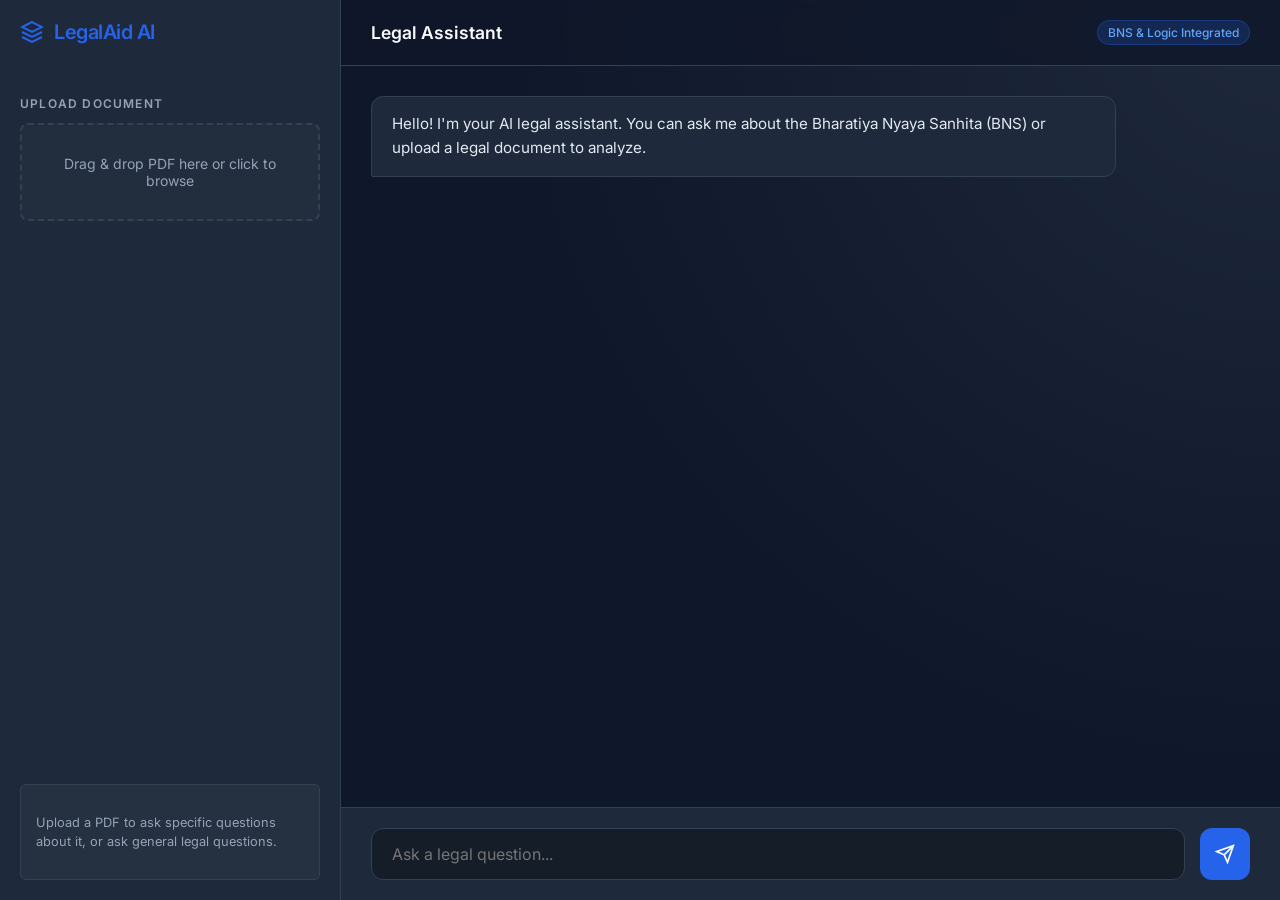
==== ui/index.html @ 4dddb55a "Implement Gemini RAG frontend, fallback logic, and metrics" ====
<!DOCTYPE html>
<html lang="en">

<head>
    <meta charset="UTF-8">
    <meta name="viewport" content="width=device-width, initial-scale=1.0">
    <title>LegalAid AI Assistant</title>
    <link rel="stylesheet" href="style.css">
    <link href="https://fonts.googleapis.com/css2?family=Inter:wght@400;500;600&display=swap" rel="stylesheet">
</head>

<body>
    <div class="app-container">
        <!-- Sidebar -->
        <aside class="sidebar">
            <div class="logo">
                <svg width="24" height="24" viewBox="0 0 24 24" fill="none" stroke="currentColor" stroke-width="2">
                    <path d="M12 2L2 7l10 5 10-5-10-5zM2 17l10 5 10-5M2 12l10 5 10-5" />
                </svg>
                LegalAid AI
            </div>

            <div class="upload-section">
                <h3>Upload Document</h3>
                <div class="drop-zone" id="dropZone">
                    <p>Drag & drop PDF here or click to browse</p>
                    <input type="file" id="fileInput" accept=".pdf" hidden>
                </div>
                <div id="uploadStatus" class="status-msg"></div>
            </div>

            <div class="info-box">
                <p>Upload a PDF to ask specific questions about it, or ask general legal questions.</p>
            </div>
        </aside>

        <!-- Main Chat Area -->
        <main class="chat-interface">
            <header>
                <h1>Legal Assistant</h1>
                <span class="badge">BNS & Logic Integrated</span>
            </header>

            <div class="chat-history" id="chatHistory">
                <!-- Messages will appear here -->
                <div class="message bot-message">
                    Hello! I'm your AI legal assistant. You can ask me about the Bharatiya Nyaya Sanhita (BNS) or upload
                    a legal document to analyze.
                </div>
            </div>

            <div class="input-area">
                <form id="chatForm">
                    <input type="text" id="questionInput" placeholder="Ask a legal question..." required
                        autocomplete="off">
                    <button type="submit" id="sendBtn">
                        <svg width="20" height="20" viewBox="0 0 24 24" fill="none" stroke="currentColor"
                            stroke-width="2">
                            <line x1="22" y1="2" x2="11" y2="13"></line>
                            <polygon points="22 2 15 22 11 13 2 9 22 2"></polygon>
                        </svg>
                    </button>
                </form>
            </div>
        </main>
    </div>
    <script src="script.js"></script>
</body>

</html>
---- ui/style.css ----
/* Modern Reset & Base Styles */
:root {
    --primary: #2563eb;
    --primary-hover: #1d4ed8;
    --bg-dark: #0f172a;
    --bg-card: #1e293b;
    --text-main: #f8fafc;
    --text-muted: #94a3b8;
    --border: #334155;
    --sidebar-w: 300px;
}

body {
    margin: 0;
    font-family: 'Inter', sans-serif;
    background-color: var(--bg-dark);
    color: var(--text-main);
    height: 100vh;
    overflow: hidden;
}

.app-container {
    display: flex;
    height: 100%;
}

/* Sidebar */
.sidebar {
    width: var(--sidebar-w);
    background-color: var(--bg-card);
    border-right: 1px solid var(--border);
    padding: 20px;
    display: flex;
    flex-direction: column;
    gap: 20px;
}

.logo {
    font-size: 1.25rem;
    font-weight: 600;
    display: flex;
    align-items: center;
    gap: 10px;
    color: var(--primary);
    margin-bottom: 20px;
    letter-spacing: -0.5px;
}

.upload-section h3 {
    font-size: 0.75rem;
    color: var(--text-muted);
    text-transform: uppercase;
    letter-spacing: 0.1em;
    margin-bottom: 12px;
    font-weight: 600;
}

.drop-zone {
    border: 2px dashed var(--border);
    border-radius: 8px;
    padding: 30px 20px;
    text-align: center;
    cursor: pointer;
    transition: all 0.2s;
    background: rgba(255, 255, 255, 0.02);
}

.drop-zone:hover, .drop-zone.dragover {
    border-color: var(--primary);
    background: rgba(37, 99, 235, 0.1);
}

.drop-zone p {
    font-size: 0.875rem;
    color: var(--text-muted);
    margin: 0;
}

.status-msg {
    margin-top: 10px;
    font-size: 0.8rem;
    min-height: 20px;
    font-weight: 500;
}

.status-success { color: #10b981; }
.status-error { color: #ef4444; }

.info-box {
    margin-top: auto;
    font-size: 0.8rem;
    color: var(--text-muted);
    background: rgba(255, 255, 255, 0.03);
    padding: 15px;
    border-radius: 6px;
    line-height: 1.5;
    border: 1px solid var(--border);
}

/* Chat Interface */
.chat-interface {
    flex: 1;
    display: flex;
    flex-direction: column;
    position: relative;
    background: radial-gradient(circle at top right, #1e293b 0%, #0f172a 60%);
}

header {
    padding: 20px 30px;
    border-bottom: 1px solid var(--border);
    display: flex;
    align-items: center;
    justify-content: space-between;
    background: rgba(15, 23, 42, 0.8);
    backdrop-filter: blur(10px);
}

header h1 {
    font-size: 1.1rem;
    margin: 0;
    font-weight: 600;
    color: var(--text-main);
}

.badge {
    font-size: 0.75rem;
    background: rgba(37, 99, 235, 0.2);
    color: #60a5fa;
    padding: 4px 10px;
    border-radius: 20px;
    font-weight: 500;
    border: 1px solid rgba(37, 99, 235, 0.3);
}

.chat-history {
    flex: 1;
    overflow-y: auto;
    padding: 30px;
    display: flex;
    flex-direction: column;
    gap: 20px;
}

.message {
    max-width: 80%;
    padding: 15px 20px;
    border-radius: 12px;
    line-height: 1.6;
    animation: fadeIn 0.3s ease;
    font-size: 0.95rem;
}

.user-message {
    align-self: flex-end;
    background-color: var(--primary);
    color: white;
    border-bottom-right-radius: 2px;
    box-shadow: 0 4px 6px -1px rgba(0, 0, 0, 0.1);
}

.bot-message {
    align-self: flex-start;
    background-color: var(--bg-card);
    border: 1px solid var(--border);
    border-bottom-left-radius: 2px;
    color: #e2e8f0;
}

.bot-message.system {
    font-style: italic;
    color: #94a3b8;
    border-left: 3px solid #10b981;
    background: rgba(16, 185, 129, 0.05);
}

.bot-message.warning {
    border-left: 3px solid #f59e0b;
    background: rgba(245, 158, 11, 0.05);
}

.citations {
    margin-top: 15px;
    padding-top: 15px;
    border-top: 1px solid rgba(255,255,255,0.05);
    font-size: 0.85rem;
}

.citations h4 {
    margin: 0 0 10px 0;
    font-size: 0.75rem;
    text-transform: uppercase;
    color: var(--text-muted);
    letter-spacing: 0.05em;
}

.citation-item {
    background: rgba(0,0,0,0.2);
    padding: 8px 12px;
    margin-bottom: 8px;
    border-radius: 4px;
    border-left: 3px solid var(--primary);
    color: #cbd5e1;
}

/* Input Area */
.input-area {
    padding: 20px 30px;
    background: var(--bg-card);
    border-top: 1px solid var(--border);
}

#chatForm {
    display: flex;
    gap: 15px;
    max-width: 900px;
    margin: 0 auto;
    position: relative;
}

input[type="text"] {
    flex: 1;
    background: rgba(0,0,0,0.3);
    border: 1px solid var(--border);
    padding: 15px 20px;
    border-radius: 12px;
    color: white;
    font-size: 1rem;
    font-family: inherit;
    outline: none;
    transition: all 0.2s;
}

input[type="text"]:focus {
    border-color: var(--primary);
    background: rgba(0,0,0,0.4);
    box-shadow: 0 0 0 2px rgba(37, 99, 235, 0.2);
}

button {
    background: var(--primary);
    color: white;
    border: none;
    width: 50px;
    border-radius: 12px;
    cursor: pointer;
    display: flex;
    align-items: center;
    justify-content: center;
    transition: background 0.2s;
}

button:hover {
    background: var(--primary-hover);
}

button:disabled {
    opacity: 0.6;
    cursor: not-allowed;
}

@keyframes fadeIn {
    from { opacity: 0; transform: translateY(10px); }
    to { opacity: 1; transform: translateY(0); }
}

/* Custom Scrollbar */
::-webkit-scrollbar {
    width: 6px;
}
::-webkit-scrollbar-track {
    background: transparent;
}
::-webkit-scrollbar-thumb {
    background: #334155;
    border-radius: 3px;
}
::-webkit-scrollbar-thumb:hover {
    background: #475569;
}
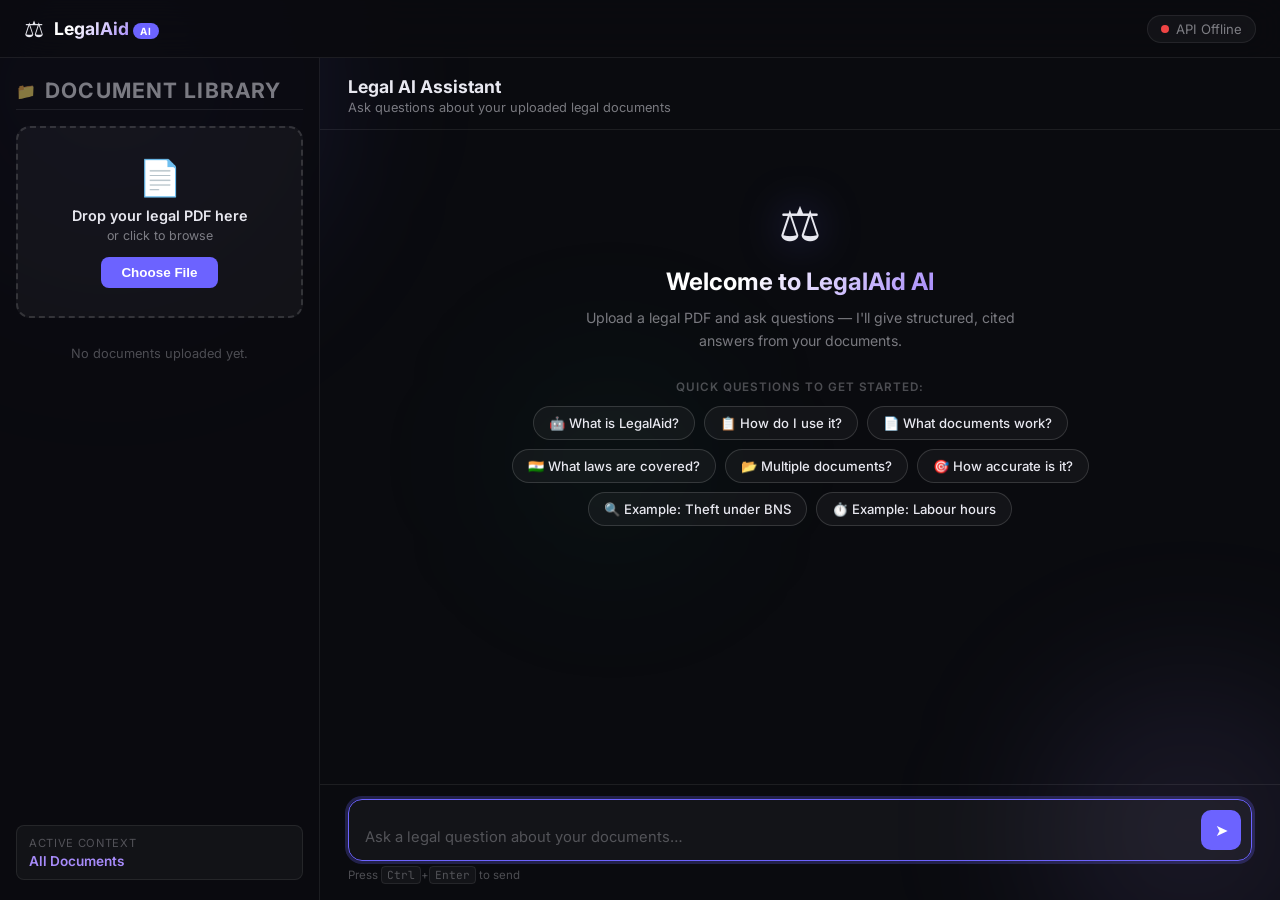
==== commit c117053a: "feat: complete LegalAid web app overhaul - Replace Gemini/OpenRouter with Sarvam AI (direct API call" ====
--- a/ui/index.html
+++ b/ui/index.html
@@ -2,68 +2,140 @@
 <html lang="en">
 
 <head>
-    <meta charset="UTF-8">
-    <meta name="viewport" content="width=device-width, initial-scale=1.0">
-    <title>LegalAid AI Assistant</title>
-    <link rel="stylesheet" href="style.css">
-    <link href="https://fonts.googleapis.com/css2?family=Inter:wght@400;500;600&display=swap" rel="stylesheet">
+    <meta charset="UTF-8" />
+    <meta name="viewport" content="width=device-width, initial-scale=1.0" />
+    <title>LegalAid — AI Legal Document Assistant</title>
+    <meta name="description"
+        content="Upload legal documents and get accurate, cited AI answers powered by Sarvam AI." />
+    <link rel="preconnect" href="https://fonts.googleapis.com" />
+    <link
+        href="https://fonts.googleapis.com/css2?family=Inter:wght@300;400;500;600;700&family=JetBrains+Mono:wght@400;500&display=swap"
+        rel="stylesheet" />
+    <link rel="stylesheet" href="style.css" />
 </head>
 
 <body>
-    <div class="app-container">
-        <!-- Sidebar -->
+    <!-- Background ambient orbs -->
+    <div class="bg-orb orb-1"></div>
+    <div class="bg-orb orb-2"></div>
+    <div class="bg-orb orb-3"></div>
+
+    <!-- Header -->
+    <header class="header">
+        <div class="header-inner">
+            <div class="logo">
+                <div class="logo-icon">⚖️</div>
+                <div>
+                    <span class="logo-text">LegalAid</span>
+                    <span class="logo-badge">AI</span>
+                </div>
+            </div>
+            <div class="header-status" id="statusBadge">
+                <span class="status-dot"></span>
+                <span id="statusText">Connecting...</span>
+            </div>
+        </div>
+    </header>
+
+    <!-- Main Layout -->
+    <main class="main-layout">
+
+        <!-- LEFT PANEL — Document Upload & Library -->
         <aside class="sidebar">
-            <div class="logo">
-                <svg width="24" height="24" viewBox="0 0 24 24" fill="none" stroke="currentColor" stroke-width="2">
-                    <path d="M12 2L2 7l10 5 10-5-10-5zM2 17l10 5 10-5M2 12l10 5 10-5" />
-                </svg>
-                LegalAid AI
+            <div class="panel-heading">
+                <span class="panel-icon">📁</span>
+                <h2>Document Library</h2>
             </div>
 
-            <div class="upload-section">
-                <h3>Upload Document</h3>
-                <div class="drop-zone" id="dropZone">
-                    <p>Drag & drop PDF here or click to browse</p>
-                    <input type="file" id="fileInput" accept=".pdf" hidden>
-                </div>
-                <div id="uploadStatus" class="status-msg"></div>
+            <!-- Upload Zone -->
+            <div class="upload-zone" id="uploadZone">
+                <input type="file" id="fileInput" accept=".pdf" hidden />
+                <div class="upload-icon">📄</div>
+                <p class="upload-title">Drop your legal PDF here</p>
+                <p class="upload-sub">or click to browse</p>
+                <button class="btn-upload" id="browseBtn">Choose File</button>
             </div>
 
-            <div class="info-box">
-                <p>Upload a PDF to ask specific questions about it, or ask general legal questions.</p>
+            <!-- Upload Progress -->
+            <div class="upload-progress hidden" id="uploadProgress">
+                <div class="progress-bar">
+                    <div class="progress-fill" id="progressFill"></div>
+                </div>
+                <p class="progress-label" id="progressLabel">Uploading...</p>
+            </div>
+
+            <!-- Document List -->
+            <div class="doc-list" id="docList">
+                <p class="doc-empty-msg" id="docEmptyMsg">No documents uploaded yet.</p>
+            </div>
+
+            <!-- Context -->
+            <div class="context-box">
+                <p class="context-label">Active Context</p>
+                <p class="context-value" id="activeContext">All Documents</p>
+                <button class="btn-clear-ctx hidden" id="clearCtxBtn" onclick="clearContext()">✕ Clear filter</button>
             </div>
         </aside>
 
-        <!-- Main Chat Area -->
-        <main class="chat-interface">
-            <header>
-                <h1>Legal Assistant</h1>
-                <span class="badge">BNS & Logic Integrated</span>
-            </header>
-
-            <div class="chat-history" id="chatHistory">
-                <!-- Messages will appear here -->
-                <div class="message bot-message">
-                    Hello! I'm your AI legal assistant. You can ask me about the Bharatiya Nyaya Sanhita (BNS) or upload
-                    a legal document to analyze.
+        <!-- RIGHT PANEL — Chat Interface -->
+        <section class="chat-panel">
+            <div class="chat-header">
+                <div>
+                    <h1 class="chat-title">Legal AI Assistant</h1>
+                    <p class="chat-subtitle">Ask questions about your uploaded legal documents</p>
                 </div>
             </div>
 
-            <div class="input-area">
-                <form id="chatForm">
-                    <input type="text" id="questionInput" placeholder="Ask a legal question..." required
-                        autocomplete="off">
-                    <button type="submit" id="sendBtn">
-                        <svg width="20" height="20" viewBox="0 0 24 24" fill="none" stroke="currentColor"
-                            stroke-width="2">
-                            <line x1="22" y1="2" x2="11" y2="13"></line>
-                            <polygon points="22 2 15 22 11 13 2 9 22 2"></polygon>
-                        </svg>
+            <!-- Messages Container -->
+            <div class="messages-container" id="messagesContainer">
+
+                <!-- Welcome Card -->
+                <div class="welcome-card" id="welcomeCard">
+                    <div class="welcome-icon">⚖️</div>
+                    <h2 class="welcome-title">Welcome to LegalAid AI</h2>
+                    <p class="welcome-sub">Upload a legal PDF and ask questions — I'll give structured, cited answers
+                        from your documents.</p>
+
+                    <!-- FAQ Chips -->
+                    <div class="faq-section">
+                        <p class="faq-label">Quick questions to get started:</p>
+                        <div class="faq-chips" id="faqChips">
+                            <button class="faq-chip" data-q="What is LegalAid and how does it work?">🤖 What is
+                                LegalAid?</button>
+                            <button class="faq-chip" data-q="How do I use LegalAid to analyse a document?">📋 How do I
+                                use it?</button>
+                            <button class="faq-chip" data-q="What types of documents can I upload?">📄 What documents
+                                work?</button>
+                            <button class="faq-chip" data-q="What Indian laws and acts does LegalAid cover?">🇮🇳 What
+                                laws are covered?</button>
+                            <button class="faq-chip" data-q="Can I upload multiple documents and compare them?">📂
+                                Multiple documents?</button>
+                            <button class="faq-chip" data-q="How accurate are the answers and citations?">🎯 How
+                                accurate is it?</button>
+                            <button class="faq-chip" data-q="What is the punishment for theft under BNS?">🔍 Example:
+                                Theft under BNS</button>
+                            <button class="faq-chip" data-q="How many hours can an employee work per day in India?">⏱️
+                                Example: Labour hours</button>
+                        </div>
+                    </div>
+                </div>
+
+            </div>
+
+            <!-- Input Bar -->
+            <div class="input-bar">
+                <div class="input-wrapper">
+                    <textarea id="questionInput" class="question-input"
+                        placeholder="Ask a legal question about your documents…" rows="1"></textarea>
+                    <button class="btn-ask" id="askBtn" onclick="askQuestion()">
+                        <span id="askBtnIcon">➤</span>
                     </button>
-                </form>
+                </div>
+                <p class="input-hint">Press <kbd>Ctrl</kbd>+<kbd>Enter</kbd> to send</p>
             </div>
-        </main>
-    </div>
+        </section>
+    </main>
+
     <script src="script.js"></script>
 </body>
 
--- a/ui/style.css
+++ b/ui/style.css
@@ -1,280 +1,973 @@
-/* Modern Reset & Base Styles */
+/* ============================================================
+   LegalAid — Premium Dark UI
+   ============================================================ */
+
+*,
+*::before,
+*::after {
+    box-sizing: border-box;
+    margin: 0;
+    padding: 0;
+}
+
 :root {
-    --primary: #2563eb;
-    --primary-hover: #1d4ed8;
-    --bg-dark: #0f172a;
-    --bg-card: #1e293b;
-    --text-main: #f8fafc;
-    --text-muted: #94a3b8;
-    --border: #334155;
-    --sidebar-w: 300px;
-}
-
+    --bg: #0a0b0f;
+    --bg-card: rgba(255, 255, 255, 0.04);
+    --bg-card-hover: rgba(255, 255, 255, 0.07);
+    --border: rgba(255, 255, 255, 0.08);
+    --border-strong: rgba(255, 255, 255, 0.14);
+    --accent: #6c63ff;
+    --accent-2: #a78bfa;
+    --accent-glow: rgba(108, 99, 255, 0.25);
+    --green: #10b981;
+    --green-glow: rgba(16, 185, 129, 0.2);
+    --red: #ef4444;
+    --text: #e8e8f0;
+    --text-muted: rgba(232, 232, 240, 0.5);
+    --text-dim: rgba(232, 232, 240, 0.3);
+    --radius: 14px;
+    --radius-sm: 8px;
+    --shadow: 0 4px 32px rgba(0, 0, 0, 0.5);
+    --font: 'Inter', system-ui, sans-serif;
+    --mono: 'JetBrains Mono', monospace;
+}
+
+html,
 body {
-    margin: 0;
-    font-family: 'Inter', sans-serif;
-    background-color: var(--bg-dark);
-    color: var(--text-main);
-    height: 100vh;
+    height: 100%;
+    font-family: var(--font);
+    background: var(--bg);
+    color: var(--text);
     overflow: hidden;
 }
 
-.app-container {
-    display: flex;
+/* ── Ambient Background Orbs ──────────────────────────────── */
+.bg-orb {
+    position: fixed;
+    border-radius: 50%;
+    filter: blur(80px);
+    pointer-events: none;
+    z-index: 0;
+    animation: float 10s ease-in-out infinite alternate;
+}
+
+.orb-1 {
+    width: 420px;
+    height: 420px;
+    top: -120px;
+    left: -100px;
+    background: rgba(108, 99, 255, 0.12);
+    animation-delay: 0s;
+}
+
+.orb-2 {
+    width: 300px;
+    height: 300px;
+    bottom: -80px;
+    right: -60px;
+    background: rgba(167, 139, 250, 0.1);
+    animation-delay: 3s;
+}
+
+.orb-3 {
+    width: 200px;
+    height: 200px;
+    top: 40%;
+    left: 40%;
+    background: rgba(16, 185, 129, 0.06);
+    animation-delay: 6s;
+}
+
+@keyframes float {
+    0% {
+        transform: translateY(0) scale(1);
+    }
+
+    100% {
+        transform: translateY(-30px) scale(1.05);
+    }
+}
+
+/* ── Header ───────────────────────────────────────────────── */
+.header {
+    position: fixed;
+    top: 0;
+    left: 0;
+    right: 0;
+    height: 58px;
+    background: rgba(10, 11, 15, 0.9);
+    backdrop-filter: blur(20px);
+    border-bottom: 1px solid var(--border);
+    z-index: 100;
+}
+
+.header-inner {
+    max-width: 1400px;
+    margin: 0 auto;
     height: 100%;
-}
-
-/* Sidebar */
+    display: flex;
+    align-items: center;
+    justify-content: space-between;
+    padding: 0 24px;
+}
+
+.logo {
+    display: flex;
+    align-items: center;
+    gap: 10px;
+}
+
+.logo-icon {
+    font-size: 1.4rem;
+}
+
+.logo-text {
+    font-size: 1.1rem;
+    font-weight: 700;
+    background: linear-gradient(135deg, #fff 30%, var(--accent-2));
+    -webkit-background-clip: text;
+    -webkit-text-fill-color: transparent;
+    background-clip: text;
+}
+
+.logo-badge {
+    font-size: 0.62rem;
+    font-weight: 700;
+    background: var(--accent);
+    color: #fff;
+    padding: 2px 7px;
+    border-radius: 20px;
+    letter-spacing: 0.08em;
+    text-transform: uppercase;
+}
+
+.header-status {
+    display: flex;
+    align-items: center;
+    gap: 7px;
+    font-size: 0.82rem;
+    color: var(--text-muted);
+    background: var(--bg-card);
+    border: 1px solid var(--border);
+    border-radius: 20px;
+    padding: 5px 13px;
+}
+
+.status-dot {
+    width: 8px;
+    height: 8px;
+    border-radius: 50%;
+    background: var(--text-dim);
+    transition: background 0.4s;
+}
+
+.status-dot.online {
+    background: var(--green);
+    box-shadow: 0 0 8px var(--green);
+    animation: pulse 2s infinite;
+}
+
+.status-dot.error {
+    background: var(--red);
+}
+
+@keyframes pulse {
+
+    0%,
+    100% {
+        opacity: 1;
+    }
+
+    50% {
+        opacity: 0.5;
+    }
+}
+
+/* ── Main Layout ──────────────────────────────────────────── */
+.main-layout {
+    position: fixed;
+    top: 58px;
+    left: 0;
+    right: 0;
+    bottom: 0;
+    display: grid;
+    grid-template-columns: 320px 1fr;
+    z-index: 1;
+}
+
+/* ── Sidebar ──────────────────────────────────────────────── */
 .sidebar {
-    width: var(--sidebar-w);
-    background-color: var(--bg-card);
+    background: rgba(10, 11, 15, 0.8);
     border-right: 1px solid var(--border);
-    padding: 20px;
+    padding: 20px 16px;
+    display: flex;
+    flex-direction: column;
+    gap: 16px;
+    overflow-y: auto;
+}
+
+.sidebar::-webkit-scrollbar {
+    width: 4px;
+}
+
+.sidebar::-webkit-scrollbar-track {
+    background: transparent;
+}
+
+.sidebar::-webkit-scrollbar-thumb {
+    background: var(--border);
+    border-radius: 4px;
+}
+
+.panel-heading {
+    display: flex;
+    align-items: center;
+    gap: 8px;
+    font-size: 0.88rem;
+    font-weight: 600;
+    color: var(--text-muted);
+    text-transform: uppercase;
+    letter-spacing: 0.08em;
+    padding-bottom: 6px;
+    border-bottom: 1px solid var(--border);
+}
+
+.panel-icon {
+    font-size: 1rem;
+}
+
+/* ── Upload Zone ──────────────────────────────────────────── */
+.upload-zone {
+    border: 2px dashed var(--border-strong);
+    border-radius: var(--radius);
+    padding: 28px 16px;
+    text-align: center;
+    cursor: pointer;
+    transition: all 0.25s;
+    background: var(--bg-card);
+}
+
+.upload-zone:hover,
+.upload-zone.dragover {
+    border-color: var(--accent);
+    background: rgba(108, 99, 255, 0.08);
+    transform: translateY(-2px);
+}
+
+.upload-icon {
+    font-size: 2.2rem;
+    margin-bottom: 8px;
+}
+
+.upload-title {
+    font-size: 0.9rem;
+    font-weight: 600;
+    color: var(--text);
+}
+
+.upload-sub {
+    font-size: 0.78rem;
+    color: var(--text-muted);
+    margin-top: 4px;
+}
+
+.btn-upload {
+    margin-top: 14px;
+    background: var(--accent);
+    color: #fff;
+    border: none;
+    border-radius: var(--radius-sm);
+    padding: 8px 20px;
+    font-size: 0.84rem;
+    font-weight: 600;
+    cursor: pointer;
+    transition: opacity 0.2s, transform 0.2s;
+}
+
+.btn-upload:hover {
+    opacity: 0.85;
+    transform: translateY(-1px);
+}
+
+/* ── Progress ─────────────────────────────────────────────── */
+.upload-progress {
+    padding: 4px 0;
+}
+
+.progress-bar {
+    height: 6px;
+    background: var(--border);
+    border-radius: 99px;
+    overflow: hidden;
+}
+
+.progress-fill {
+    height: 100%;
+    background: linear-gradient(90deg, var(--accent), var(--accent-2));
+    border-radius: 99px;
+    width: 0%;
+    transition: width 0.4s ease;
+    animation: shimmer 1.5s infinite;
+}
+
+@keyframes shimmer {
+    0% {
+        filter: brightness(1);
+    }
+
+    50% {
+        filter: brightness(1.3);
+    }
+
+    100% {
+        filter: brightness(1);
+    }
+}
+
+.progress-label {
+    font-size: 0.78rem;
+    color: var(--text-muted);
+    margin-top: 6px;
+    text-align: center;
+}
+
+/* ── Document List ────────────────────────────────────────── */
+.doc-list {
+    display: flex;
+    flex-direction: column;
+    gap: 6px;
+    flex: 1;
+}
+
+.doc-empty-msg {
+    font-size: 0.8rem;
+    color: var(--text-dim);
+    text-align: center;
+    padding: 12px 0;
+}
+
+.doc-item {
+    display: flex;
+    align-items: center;
+    gap: 10px;
+    padding: 10px 12px;
+    border-radius: var(--radius-sm);
+    background: var(--bg-card);
+    border: 1px solid var(--border);
+    cursor: pointer;
+    transition: all 0.2s;
+    font-size: 0.82rem;
+}
+
+.doc-item:hover {
+    background: var(--bg-card-hover);
+    border-color: var(--accent);
+}
+
+.doc-item.active {
+    background: rgba(108, 99, 255, 0.12);
+    border-color: var(--accent);
+}
+
+.doc-item-icon {
+    font-size: 1rem;
+    flex-shrink: 0;
+}
+
+.doc-item-name {
+    flex: 1;
+    color: var(--text);
+    white-space: nowrap;
+    overflow: hidden;
+    text-overflow: ellipsis;
+}
+
+.doc-item-chunks {
+    font-size: 0.7rem;
+    color: var(--text-muted);
+    flex-shrink: 0;
+}
+
+.context-box {
+    background: var(--bg-card);
+    border: 1px solid var(--border);
+    border-radius: var(--radius-sm);
+    padding: 10px 12px;
+}
+
+.context-label {
+    font-size: 0.7rem;
+    color: var(--text-dim);
+    text-transform: uppercase;
+    letter-spacing: 0.06em;
+}
+
+.context-value {
+    font-size: 0.85rem;
+    font-weight: 600;
+    color: var(--accent-2);
+    margin-top: 3px;
+}
+
+.btn-clear-ctx {
+    margin-top: 7px;
+    background: none;
+    border: 1px solid var(--border);
+    border-radius: var(--radius-sm);
+    color: var(--text-muted);
+    font-size: 0.75rem;
+    cursor: pointer;
+    padding: 4px 10px;
+    width: 100%;
+    transition: all 0.2s;
+}
+
+.btn-clear-ctx:hover {
+    border-color: var(--red);
+    color: var(--red);
+}
+
+/* ── Chat Panel ───────────────────────────────────────────── */
+.chat-panel {
+    display: flex;
+    flex-direction: column;
+    overflow: hidden;
+}
+
+.chat-header {
+    padding: 18px 28px 14px;
+    border-bottom: 1px solid var(--border);
+    flex-shrink: 0;
+}
+
+.chat-title {
+    font-size: 1.1rem;
+    font-weight: 700;
+}
+
+.chat-subtitle {
+    font-size: 0.8rem;
+    color: var(--text-muted);
+    margin-top: 3px;
+}
+
+/* ── Messages ─────────────────────────────────────────────── */
+.messages-container {
+    flex: 1;
+    overflow-y: auto;
+    padding: 24px 28px;
     display: flex;
     flex-direction: column;
     gap: 20px;
-}
-
-.logo {
-    font-size: 1.25rem;
-    font-weight: 600;
-    display: flex;
-    align-items: center;
-    gap: 10px;
-    color: var(--primary);
-    margin-bottom: 20px;
-    letter-spacing: -0.5px;
-}
-
-.upload-section h3 {
-    font-size: 0.75rem;
-    color: var(--text-muted);
-    text-transform: uppercase;
-    letter-spacing: 0.1em;
-    margin-bottom: 12px;
-    font-weight: 600;
-}
-
-.drop-zone {
-    border: 2px dashed var(--border);
-    border-radius: 8px;
-    padding: 30px 20px;
-    text-align: center;
-    cursor: pointer;
-    transition: all 0.2s;
-    background: rgba(255, 255, 255, 0.02);
-}
-
-.drop-zone:hover, .drop-zone.dragover {
-    border-color: var(--primary);
-    background: rgba(37, 99, 235, 0.1);
-}
-
-.drop-zone p {
-    font-size: 0.875rem;
-    color: var(--text-muted);
-    margin: 0;
-}
-
-.status-msg {
-    margin-top: 10px;
-    font-size: 0.8rem;
-    min-height: 20px;
-    font-weight: 500;
-}
-
-.status-success { color: #10b981; }
-.status-error { color: #ef4444; }
-
-.info-box {
-    margin-top: auto;
-    font-size: 0.8rem;
-    color: var(--text-muted);
-    background: rgba(255, 255, 255, 0.03);
-    padding: 15px;
-    border-radius: 6px;
-    line-height: 1.5;
+    scroll-behavior: smooth;
+}
+
+.messages-container::-webkit-scrollbar {
+    width: 4px;
+}
+
+.messages-container::-webkit-scrollbar-thumb {
+    background: var(--border);
+    border-radius: 4px;
+}
+
+.message {
+    display: flex;
+    gap: 14px;
+    animation: fadeSlideIn 0.3s ease;
+}
+
+@keyframes fadeSlideIn {
+    from {
+        opacity: 0;
+        transform: translateY(10px);
+    }
+
+    to {
+        opacity: 1;
+        transform: translateY(0);
+    }
+}
+
+.message-user {
+    flex-direction: row-reverse;
+}
+
+.message-avatar {
+    width: 36px;
+    height: 36px;
+    border-radius: 50%;
+    background: var(--bg-card);
     border: 1px solid var(--border);
-}
-
-/* Chat Interface */
-.chat-interface {
-    flex: 1;
-    display: flex;
-    flex-direction: column;
-    position: relative;
-    background: radial-gradient(circle at top right, #1e293b 0%, #0f172a 60%);
-}
-
-header {
-    padding: 20px 30px;
-    border-bottom: 1px solid var(--border);
-    display: flex;
-    align-items: center;
-    justify-content: space-between;
-    background: rgba(15, 23, 42, 0.8);
-    backdrop-filter: blur(10px);
-}
-
-header h1 {
-    font-size: 1.1rem;
-    margin: 0;
-    font-weight: 600;
-    color: var(--text-main);
-}
-
-.badge {
-    font-size: 0.75rem;
-    background: rgba(37, 99, 235, 0.2);
-    color: #60a5fa;
-    padding: 4px 10px;
-    border-radius: 20px;
-    font-weight: 500;
-    border: 1px solid rgba(37, 99, 235, 0.3);
-}
-
-.chat-history {
-    flex: 1;
-    overflow-y: auto;
-    padding: 30px;
-    display: flex;
-    flex-direction: column;
-    gap: 20px;
-}
-
-.message {
-    max-width: 80%;
-    padding: 15px 20px;
-    border-radius: 12px;
-    line-height: 1.6;
-    animation: fadeIn 0.3s ease;
-    font-size: 0.95rem;
-}
-
-.user-message {
-    align-self: flex-end;
-    background-color: var(--primary);
-    color: white;
-    border-bottom-right-radius: 2px;
-    box-shadow: 0 4px 6px -1px rgba(0, 0, 0, 0.1);
-}
-
-.bot-message {
-    align-self: flex-start;
-    background-color: var(--bg-card);
-    border: 1px solid var(--border);
-    border-bottom-left-radius: 2px;
-    color: #e2e8f0;
-}
-
-.bot-message.system {
-    font-style: italic;
-    color: #94a3b8;
-    border-left: 3px solid #10b981;
-    background: rgba(16, 185, 129, 0.05);
-}
-
-.bot-message.warning {
-    border-left: 3px solid #f59e0b;
-    background: rgba(245, 158, 11, 0.05);
-}
-
-.citations {
-    margin-top: 15px;
-    padding-top: 15px;
-    border-top: 1px solid rgba(255,255,255,0.05);
-    font-size: 0.85rem;
-}
-
-.citations h4 {
-    margin: 0 0 10px 0;
-    font-size: 0.75rem;
-    text-transform: uppercase;
-    color: var(--text-muted);
-    letter-spacing: 0.05em;
-}
-
-.citation-item {
-    background: rgba(0,0,0,0.2);
-    padding: 8px 12px;
-    margin-bottom: 8px;
-    border-radius: 4px;
-    border-left: 3px solid var(--primary);
-    color: #cbd5e1;
-}
-
-/* Input Area */
-.input-area {
-    padding: 20px 30px;
-    background: var(--bg-card);
-    border-top: 1px solid var(--border);
-}
-
-#chatForm {
-    display: flex;
-    gap: 15px;
-    max-width: 900px;
-    margin: 0 auto;
-    position: relative;
-}
-
-input[type="text"] {
-    flex: 1;
-    background: rgba(0,0,0,0.3);
-    border: 1px solid var(--border);
-    padding: 15px 20px;
-    border-radius: 12px;
-    color: white;
-    font-size: 1rem;
-    font-family: inherit;
-    outline: none;
-    transition: all 0.2s;
-}
-
-input[type="text"]:focus {
-    border-color: var(--primary);
-    background: rgba(0,0,0,0.4);
-    box-shadow: 0 0 0 2px rgba(37, 99, 235, 0.2);
-}
-
-button {
-    background: var(--primary);
-    color: white;
-    border: none;
-    width: 50px;
-    border-radius: 12px;
-    cursor: pointer;
     display: flex;
     align-items: center;
     justify-content: center;
-    transition: background 0.2s;
-}
-
-button:hover {
-    background: var(--primary-hover);
-}
-
-button:disabled {
-    opacity: 0.6;
+    font-size: 1.1rem;
+    flex-shrink: 0;
+}
+
+.message-user .message-avatar {
+    background: var(--accent);
+    border-color: var(--accent);
+    font-size: 0.75rem;
+    font-weight: 700;
+    color: #fff;
+}
+
+.message-body {
+    max-width: 70%;
+    display: flex;
+    flex-direction: column;
+    gap: 6px;
+}
+
+.message-user .message-body {
+    align-items: flex-end;
+}
+
+.message-bubble {
+    background: var(--bg-card);
+    border: 1px solid var(--border);
+    border-radius: 16px 16px 16px 4px;
+    padding: 14px 18px;
+    font-size: 0.9rem;
+    line-height: 1.65;
+    color: var(--text);
+}
+
+.message-user .message-bubble {
+    background: linear-gradient(135deg, var(--accent), #5b52e6);
+    border-color: transparent;
+    border-radius: 16px 16px 4px 16px;
+    color: #fff;
+}
+
+/* ── Citations ────────────────────────────────────────────── */
+.citations-block {
+    margin-top: 12px;
+    background: rgba(108, 99, 255, 0.06);
+    border: 1px solid rgba(108, 99, 255, 0.2);
+    border-radius: var(--radius-sm);
+    padding: 10px 14px;
+}
+
+.citations-heading {
+    font-size: 0.73rem;
+    font-weight: 700;
+    color: var(--accent-2);
+    text-transform: uppercase;
+    letter-spacing: 0.06em;
+    margin-bottom: 8px;
+}
+
+.cite-item {
+    font-size: 0.78rem;
+    color: var(--text-muted);
+    display: flex;
+    gap: 8px;
+    padding: 3px 0;
+}
+
+.cite-ref {
+    color: var(--accent-2);
+    font-weight: 700;
+    font-family: var(--mono);
+    flex-shrink: 0;
+}
+
+.cite-where {
+    font-size: 0.72rem;
+    color: var(--text-dim);
+}
+
+/* ── Warning / Disclaimer ─────────────────────────────────── */
+.disclaimer-badge {
+    font-size: 0.73rem;
+    color: #f59e0b;
+    background: rgba(245, 158, 11, 0.1);
+    border: 1px solid rgba(245, 158, 11, 0.2);
+    border-radius: 6px;
+    padding: 5px 10px;
+    margin-top: 8px;
+    display: inline-block;
+}
+
+/* ── Thinking / Loading ───────────────────────────────────── */
+.thinking-bubble {
+    background: var(--bg-card);
+    border: 1px solid var(--border);
+    border-radius: 16px 16px 16px 4px;
+    padding: 14px 20px;
+    display: flex;
+    align-items: center;
+    gap: 6px;
+}
+
+.dot {
+    width: 7px;
+    height: 7px;
+    background: var(--accent);
+    border-radius: 50%;
+    animation: bounceDot 1.2s ease-in-out infinite;
+}
+
+.dot:nth-child(2) {
+    animation-delay: 0.2s;
+}
+
+.dot:nth-child(3) {
+    animation-delay: 0.4s;
+}
+
+@keyframes bounceDot {
+
+    0%,
+    80%,
+    100% {
+        transform: scale(1);
+        opacity: 0.5;
+    }
+
+    40% {
+        transform: scale(1.4);
+        opacity: 1;
+    }
+}
+
+/* ── Input Bar ────────────────────────────────────────────── */
+.input-bar {
+    padding: 14px 28px 18px;
+    border-top: 1px solid var(--border);
+    flex-shrink: 0;
+}
+
+.input-wrapper {
+    display: flex;
+    align-items: flex-end;
+    gap: 10px;
+    background: var(--bg-card);
+    border: 1px solid var(--border-strong);
+    border-radius: var(--radius);
+    padding: 10px 10px 10px 16px;
+    transition: border-color 0.2s, box-shadow 0.2s;
+}
+
+.input-wrapper:focus-within {
+    border-color: var(--accent);
+    box-shadow: 0 0 0 3px var(--accent-glow);
+}
+
+.question-input {
+    flex: 1;
+    background: none;
+    border: none;
+    outline: none;
+    color: var(--text);
+    font-family: var(--font);
+    font-size: 0.92rem;
+    line-height: 1.6;
+    resize: none;
+    max-height: 140px;
+    overflow-y: auto;
+}
+
+.question-input::placeholder {
+    color: var(--text-dim);
+}
+
+.btn-ask {
+    width: 40px;
+    height: 40px;
+    border-radius: 10px;
+    background: var(--accent);
+    border: none;
+    color: #fff;
+    font-size: 1rem;
+    cursor: pointer;
+    display: flex;
+    align-items: center;
+    justify-content: center;
+    transition: opacity 0.2s, transform 0.15s;
+    flex-shrink: 0;
+}
+
+.btn-ask:hover {
+    opacity: 0.85;
+    transform: scale(1.05);
+}
+
+.btn-ask:active {
+    transform: scale(0.96);
+}
+
+.btn-ask:disabled {
+    opacity: 0.4;
     cursor: not-allowed;
-}
-
-@keyframes fadeIn {
-    from { opacity: 0; transform: translateY(10px); }
-    to { opacity: 1; transform: translateY(0); }
-}
-
-/* Custom Scrollbar */
-::-webkit-scrollbar {
-    width: 6px;
-}
-::-webkit-scrollbar-track {
-    background: transparent;
-}
-::-webkit-scrollbar-thumb {
-    background: #334155;
-    border-radius: 3px;
-}
-::-webkit-scrollbar-thumb:hover {
-    background: #475569;
-}
+    transform: none;
+}
+
+.input-hint {
+    font-size: 0.72rem;
+    color: var(--text-dim);
+    margin-top: 7px;
+}
+
+.input-hint kbd {
+    background: var(--bg-card);
+    border: 1px solid var(--border);
+    border-radius: 4px;
+    padding: 1px 5px;
+    font-family: var(--mono);
+    font-size: 0.7rem;
+}
+
+/* ── Toast ────────────────────────────────────────────────── */
+.toast {
+    position: fixed;
+    bottom: 24px;
+    right: 24px;
+    background: var(--bg-card);
+    border: 1px solid var(--border);
+    border-radius: var(--radius-sm);
+    padding: 12px 18px;
+    font-size: 0.84rem;
+    color: var(--text);
+    backdrop-filter: blur(20px);
+    z-index: 999;
+    animation: toastIn 0.3s ease;
+    max-width: 320px;
+    box-shadow: var(--shadow);
+}
+
+.toast.success {
+    border-color: var(--green);
+}
+
+.toast.error {
+    border-color: var(--red);
+    color: #fca5a5;
+}
+
+@keyframes toastIn {
+    from {
+        opacity: 0;
+        transform: translateY(10px);
+    }
+
+    to {
+        opacity: 1;
+        transform: translateY(0);
+    }
+}
+
+/* ── Utility ──────────────────────────────────────────────── */
+.hidden {
+    display: none !important;
+}
+
+strong {
+    color: var(--text);
+}
+
+ol,
+ul {
+    padding-left: 18px;
+}
+
+/* ── Markdown Body (AI responses) ─────────────────────────── */
+.md-body {
+    line-height: 1.7;
+}
+
+.md-body h3 {
+    font-size: 0.95rem;
+    font-weight: 700;
+    color: var(--accent-2);
+    margin: 14px 0 6px;
+    padding-bottom: 4px;
+    border-bottom: 1px solid rgba(167, 139, 250, 0.18);
+    letter-spacing: 0.02em;
+}
+
+.md-body h4 {
+    font-size: 0.88rem;
+    font-weight: 700;
+    color: var(--text);
+    margin: 12px 0 4px;
+}
+
+.md-body p {
+    margin: 4px 0;
+    font-size: 0.9rem;
+}
+
+.md-body ul {
+    margin: 6px 0 8px;
+    padding-left: 20px;
+    list-style: disc;
+}
+
+.md-body ol {
+    margin: 6px 0 8px;
+    padding-left: 20px;
+}
+
+.md-body li {
+    font-size: 0.88rem;
+    margin-bottom: 4px;
+    line-height: 1.55;
+}
+
+.md-body code {
+    font-family: var(--mono);
+    font-size: 0.82rem;
+    background: rgba(108, 99, 255, 0.12);
+    border: 1px solid rgba(108, 99, 255, 0.2);
+    border-radius: 4px;
+    padding: 1px 6px;
+    color: var(--accent-2);
+}
+
+/* Inline citation tags [1], [2] inside answer text */
+.md-body .cite-ref {
+    display: inline;
+    font-size: 0.78rem;
+    padding: 1px 5px;
+    border-radius: 4px;
+    background: rgba(167, 139, 250, 0.12);
+    border: 1px solid rgba(167, 139, 250, 0.25);
+    font-family: var(--mono);
+    color: var(--accent-2);
+    vertical-align: super;
+    line-height: 1;
+    cursor: default;
+}
+
+.md-body strong {
+    color: var(--accent-2);
+    font-weight: 600;
+}
+
+.md-body em {
+    color: var(--text-muted);
+    font-style: italic;
+}
+
+/* Section divider inside answer */
+.md-body br {
+    display: block;
+    content: "";
+    margin: 4px 0;
+}
+
+/* ── Welcome Card ─────────────────────────────────────── */
+.welcome-card {
+    display: flex;
+    flex-direction: column;
+    align-items: center;
+    text-align: center;
+    padding: 40px 28px 32px;
+    animation: fadeSlideIn 0.5s ease;
+}
+
+.welcome-icon {
+    font-size: 3rem;
+    margin-bottom: 14px;
+    filter: drop-shadow(0 0 20px rgba(108, 99, 255, 0.5));
+    animation: float 4s ease-in-out infinite alternate;
+}
+
+.welcome-title {
+    font-size: 1.5rem;
+    font-weight: 700;
+    background: linear-gradient(135deg, #fff 30%, var(--accent-2));
+    -webkit-background-clip: text;
+    -webkit-text-fill-color: transparent;
+    background-clip: text;
+    margin-bottom: 10px;
+}
+
+.welcome-sub {
+    font-size: 0.88rem;
+    color: var(--text-muted);
+    max-width: 440px;
+    line-height: 1.65;
+    margin-bottom: 28px;
+}
+
+/* ── FAQ Section ──────────────────────────────────────── */
+.faq-section {
+    width: 100%;
+    max-width: 620px;
+}
+
+.faq-label {
+    font-size: 0.73rem;
+    font-weight: 600;
+    color: var(--text-dim);
+    text-transform: uppercase;
+    letter-spacing: 0.08em;
+    margin-bottom: 12px;
+}
+
+.faq-chips {
+    display: flex;
+    flex-wrap: wrap;
+    gap: 9px;
+    justify-content: center;
+}
+
+.faq-chip {
+    display: inline-flex;
+    align-items: center;
+    gap: 6px;
+    padding: 8px 15px;
+    background: var(--bg-card);
+    border: 1px solid var(--border-strong);
+    border-radius: 20px;
+    color: var(--text);
+    font-family: var(--font);
+    font-size: 0.82rem;
+    font-weight: 500;
+    cursor: pointer;
+    transition: all 0.22s ease;
+    white-space: nowrap;
+    position: relative;
+    overflow: hidden;
+}
+
+.faq-chip::before {
+    content: '';
+    position: absolute;
+    inset: 0;
+    background: linear-gradient(135deg, var(--accent), var(--accent-2));
+    opacity: 0;
+    transition: opacity 0.22s ease;
+    border-radius: inherit;
+}
+
+.faq-chip:hover {
+    border-color: var(--accent);
+    color: #fff;
+    transform: translateY(-2px);
+    box-shadow: 0 4px 16px rgba(108, 99, 255, 0.35);
+}
+
+.faq-chip:hover::before {
+    opacity: 1;
+}
+
+.faq-chip span,
+.faq-chip {
+    position: relative;
+    z-index: 1;
+}
+
+.faq-chip:active {
+    transform: translateY(0) scale(0.97);
+}
+
+/* Hide welcome card once chat starts */
+.welcome-card.hidden {
+    display: none !important;
+}
